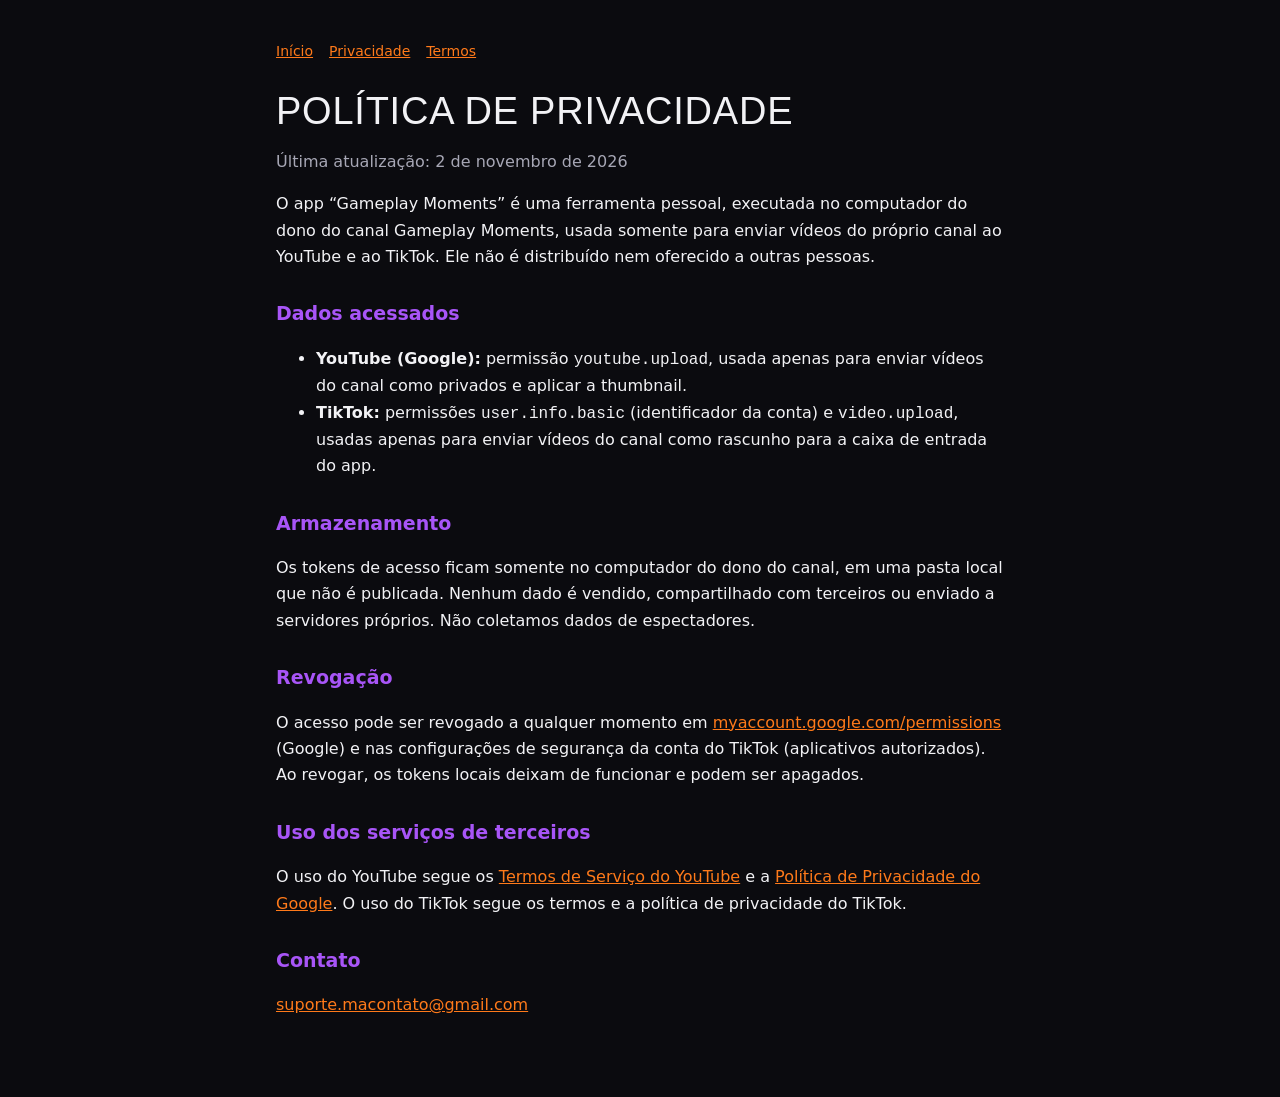
==== privacidade.html @ b703f2d5 "docs: site com termos e privacidade do Gameplay Moments Co-Authored-By: Claude Opus 5.5 <noreply@ant" ====
<!doctype html><html lang="pt-BR"><head><meta charset="utf-8"><meta name="viewport" content="width=device-width,initial-scale=1">
<title>Política de Privacidade · Gameplay Moments</title><link rel="stylesheet" href="style.css"></head><body><main>
<nav><a href="index.html">Início</a><a href="privacidade.html">Privacidade</a><a href="termos.html">Termos</a></nav>
<h1>Política de Privacidade</h1>
<p class="muted">Última atualização: 2 de novembro de 2026</p>
<p>O app “Gameplay Moments” é uma ferramenta pessoal, executada no computador do dono do canal Gameplay Moments, usada somente para enviar vídeos do próprio canal ao YouTube e ao TikTok. Ele não é distribuído nem oferecido a outras pessoas.</p>
<h2>Dados acessados</h2>
<ul>
<li><b>YouTube (Google):</b> permissão <code>youtube.upload</code>, usada apenas para enviar vídeos do canal como privados e aplicar a thumbnail.</li>
<li><b>TikTok:</b> permissões <code>user.info.basic</code> (identificador da conta) e <code>video.upload</code>, usadas apenas para enviar vídeos do canal como rascunho para a caixa de entrada do app.</li>
</ul>
<h2>Armazenamento</h2>
<p>Os tokens de acesso ficam somente no computador do dono do canal, em uma pasta local que não é publicada. Nenhum dado é vendido, compartilhado com terceiros ou enviado a servidores próprios. Não coletamos dados de espectadores.</p>
<h2>Revogação</h2>
<p>O acesso pode ser revogado a qualquer momento em <a href="https://myaccount.google.com/permissions">myaccount.google.com/permissions</a> (Google) e nas configurações de segurança da conta do TikTok (aplicativos autorizados). Ao revogar, os tokens locais deixam de funcionar e podem ser apagados.</p>
<h2>Uso dos serviços de terceiros</h2>
<p>O uso do YouTube segue os <a href="https://www.youtube.com/t/terms">Termos de Serviço do YouTube</a> e a <a href="https://policies.google.com/privacy">Política de Privacidade do Google</a>. O uso do TikTok segue os termos e a política de privacidade do TikTok.</p>
<h2>Contato</h2>
<p><a href="mailto:suporte.macontato@gmail.com">suporte.macontato@gmail.com</a></p>
</main></body></html>
---- style.css ----
:root{--ink:#0b0b0f;--text:#f2f2f5;--muted:#a7a7b5;--purple:#a855f7;--orange:#ff7a1a;color-scheme:dark}
*{box-sizing:border-box}body{margin:0;background:var(--ink);color:var(--text);font:16px/1.65 system-ui,"Segoe UI",Roboto,sans-serif}
main{max-width:760px;margin:0 auto;padding:40px 16px 64px}
h1{font-family:Impact,"Arial Narrow Bold",sans-serif;font-weight:400;text-transform:uppercase;letter-spacing:.02em;font-size:38px;line-height:1.1;margin:0 0 6px}
h2{font-size:19px;margin:28px 0 8px;color:var(--purple)}a{color:var(--orange)}.muted{color:var(--muted)}
nav{display:flex;gap:16px;margin-bottom:28px;font-size:14px}
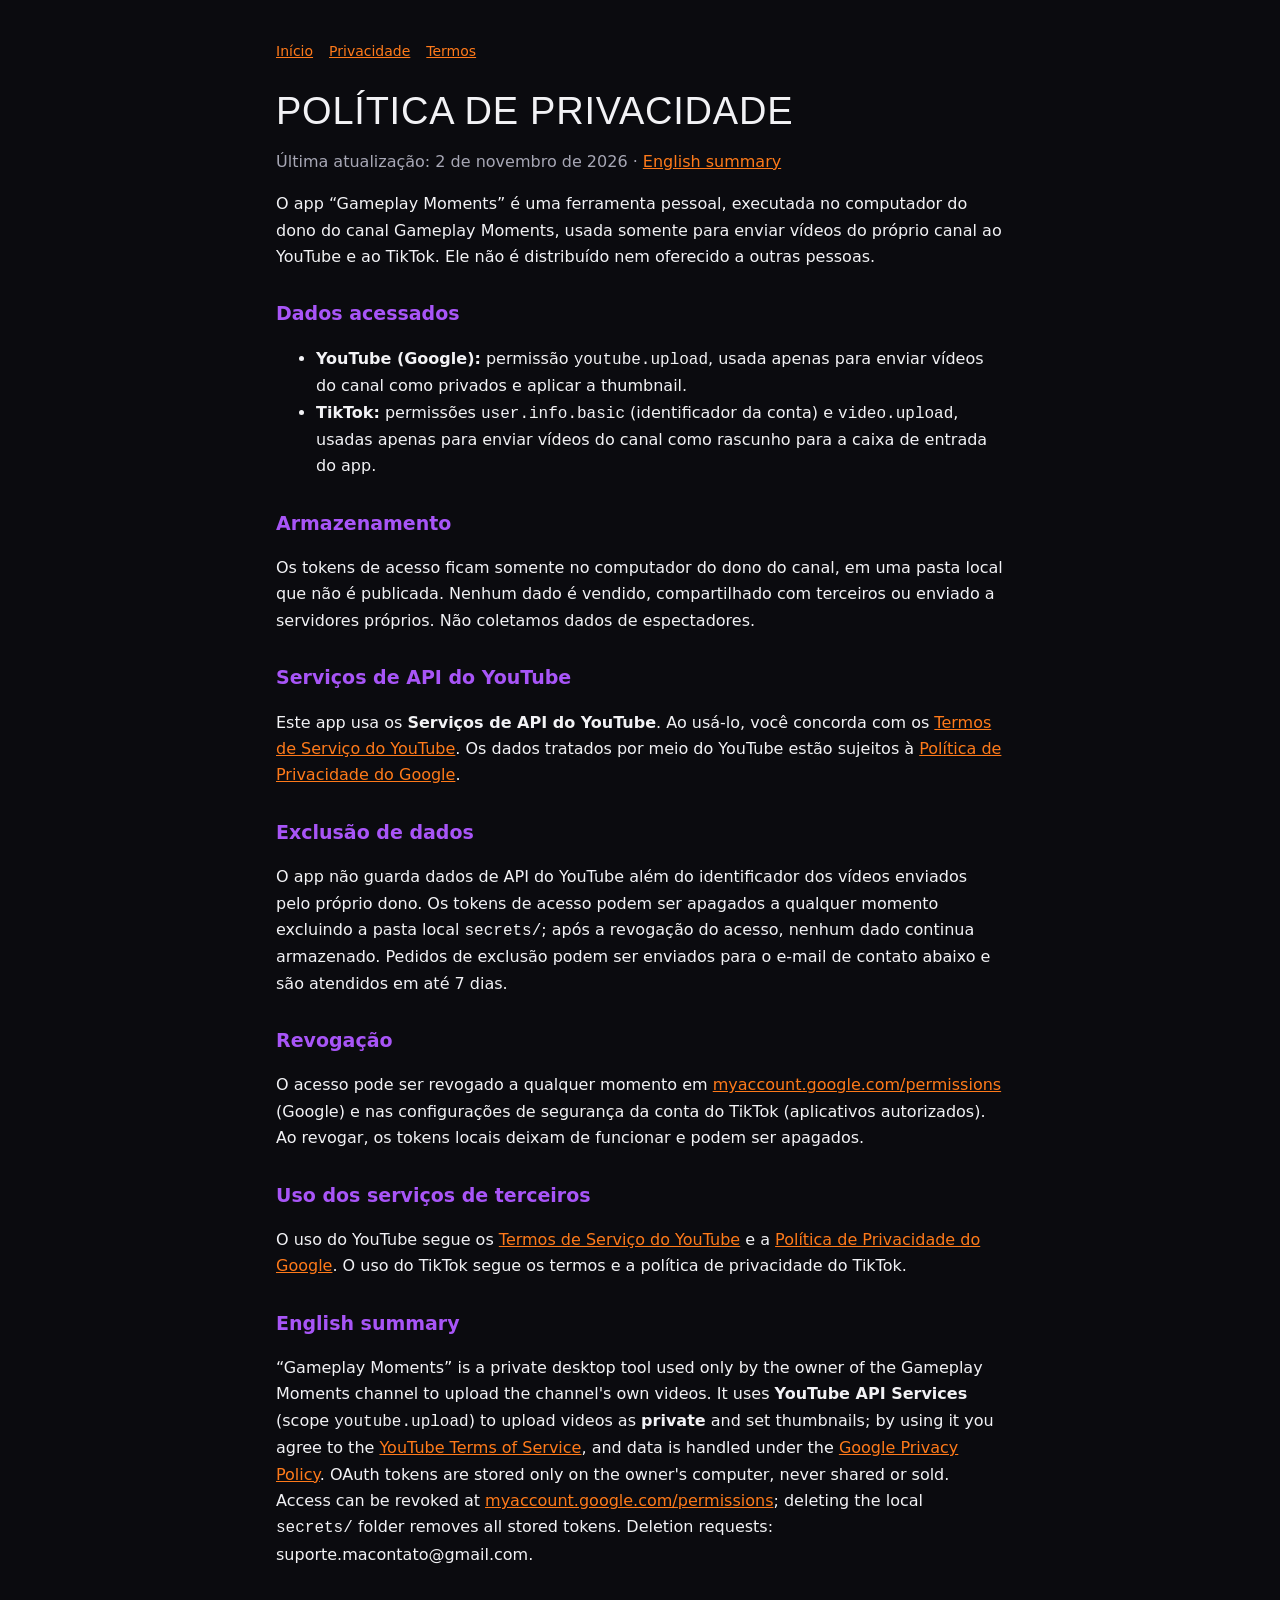
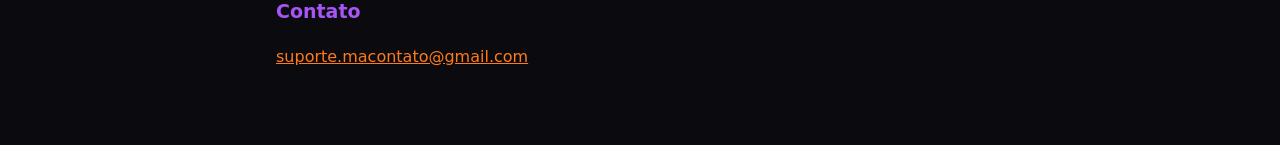
==== commit fe104ba7: "docs: exclusão de dados, Serviços de API do YouTube e diagramas da auditoria Co-Authored-By: Claude " ====
--- a/privacidade.html
+++ b/privacidade.html
@@ -2,7 +2,7 @@
 <title>Política de Privacidade · Gameplay Moments</title><link rel="stylesheet" href="style.css"></head><body><main>
 <nav><a href="index.html">Início</a><a href="privacidade.html">Privacidade</a><a href="termos.html">Termos</a></nav>
 <h1>Política de Privacidade</h1>
-<p class="muted">Última atualização: 2 de novembro de 2026</p>
+<p class="muted">Última atualização: 2 de novembro de 2026 · <a href="#en">English summary</a></p>
 <p>O app “Gameplay Moments” é uma ferramenta pessoal, executada no computador do dono do canal Gameplay Moments, usada somente para enviar vídeos do próprio canal ao YouTube e ao TikTok. Ele não é distribuído nem oferecido a outras pessoas.</p>
 <h2>Dados acessados</h2>
 <ul>
@@ -11,10 +11,16 @@
 </ul>
 <h2>Armazenamento</h2>
 <p>Os tokens de acesso ficam somente no computador do dono do canal, em uma pasta local que não é publicada. Nenhum dado é vendido, compartilhado com terceiros ou enviado a servidores próprios. Não coletamos dados de espectadores.</p>
+<h2>Serviços de API do YouTube</h2>
+<p>Este app usa os <b>Serviços de API do YouTube</b>. Ao usá-lo, você concorda com os <a href="https://www.youtube.com/t/terms">Termos de Serviço do YouTube</a>. Os dados tratados por meio do YouTube estão sujeitos à <a href="https://policies.google.com/privacy">Política de Privacidade do Google</a>.</p>
+<h2>Exclusão de dados</h2>
+<p>O app não guarda dados de API do YouTube além do identificador dos vídeos enviados pelo próprio dono. Os tokens de acesso podem ser apagados a qualquer momento excluindo a pasta local <code>secrets/</code>; após a revogação do acesso, nenhum dado continua armazenado. Pedidos de exclusão podem ser enviados para o e-mail de contato abaixo e são atendidos em até 7 dias.</p>
 <h2>Revogação</h2>
 <p>O acesso pode ser revogado a qualquer momento em <a href="https://myaccount.google.com/permissions">myaccount.google.com/permissions</a> (Google) e nas configurações de segurança da conta do TikTok (aplicativos autorizados). Ao revogar, os tokens locais deixam de funcionar e podem ser apagados.</p>
 <h2>Uso dos serviços de terceiros</h2>
 <p>O uso do YouTube segue os <a href="https://www.youtube.com/t/terms">Termos de Serviço do YouTube</a> e a <a href="https://policies.google.com/privacy">Política de Privacidade do Google</a>. O uso do TikTok segue os termos e a política de privacidade do TikTok.</p>
+<h2 id="en">English summary</h2>
+<p>“Gameplay Moments” is a private desktop tool used only by the owner of the Gameplay Moments channel to upload the channel's own videos. It uses <b>YouTube API Services</b> (scope <code>youtube.upload</code>) to upload videos as <b>private</b> and set thumbnails; by using it you agree to the <a href="https://www.youtube.com/t/terms">YouTube Terms of Service</a>, and data is handled under the <a href="https://policies.google.com/privacy">Google Privacy Policy</a>. OAuth tokens are stored only on the owner's computer, never shared or sold. Access can be revoked at <a href="https://myaccount.google.com/permissions">myaccount.google.com/permissions</a>; deleting the local <code>secrets/</code> folder removes all stored tokens. Deletion requests: suporte.macontato@gmail.com.</p>
 <h2>Contato</h2>
 <p><a href="mailto:suporte.macontato@gmail.com">suporte.macontato@gmail.com</a></p>
 </main></body></html>
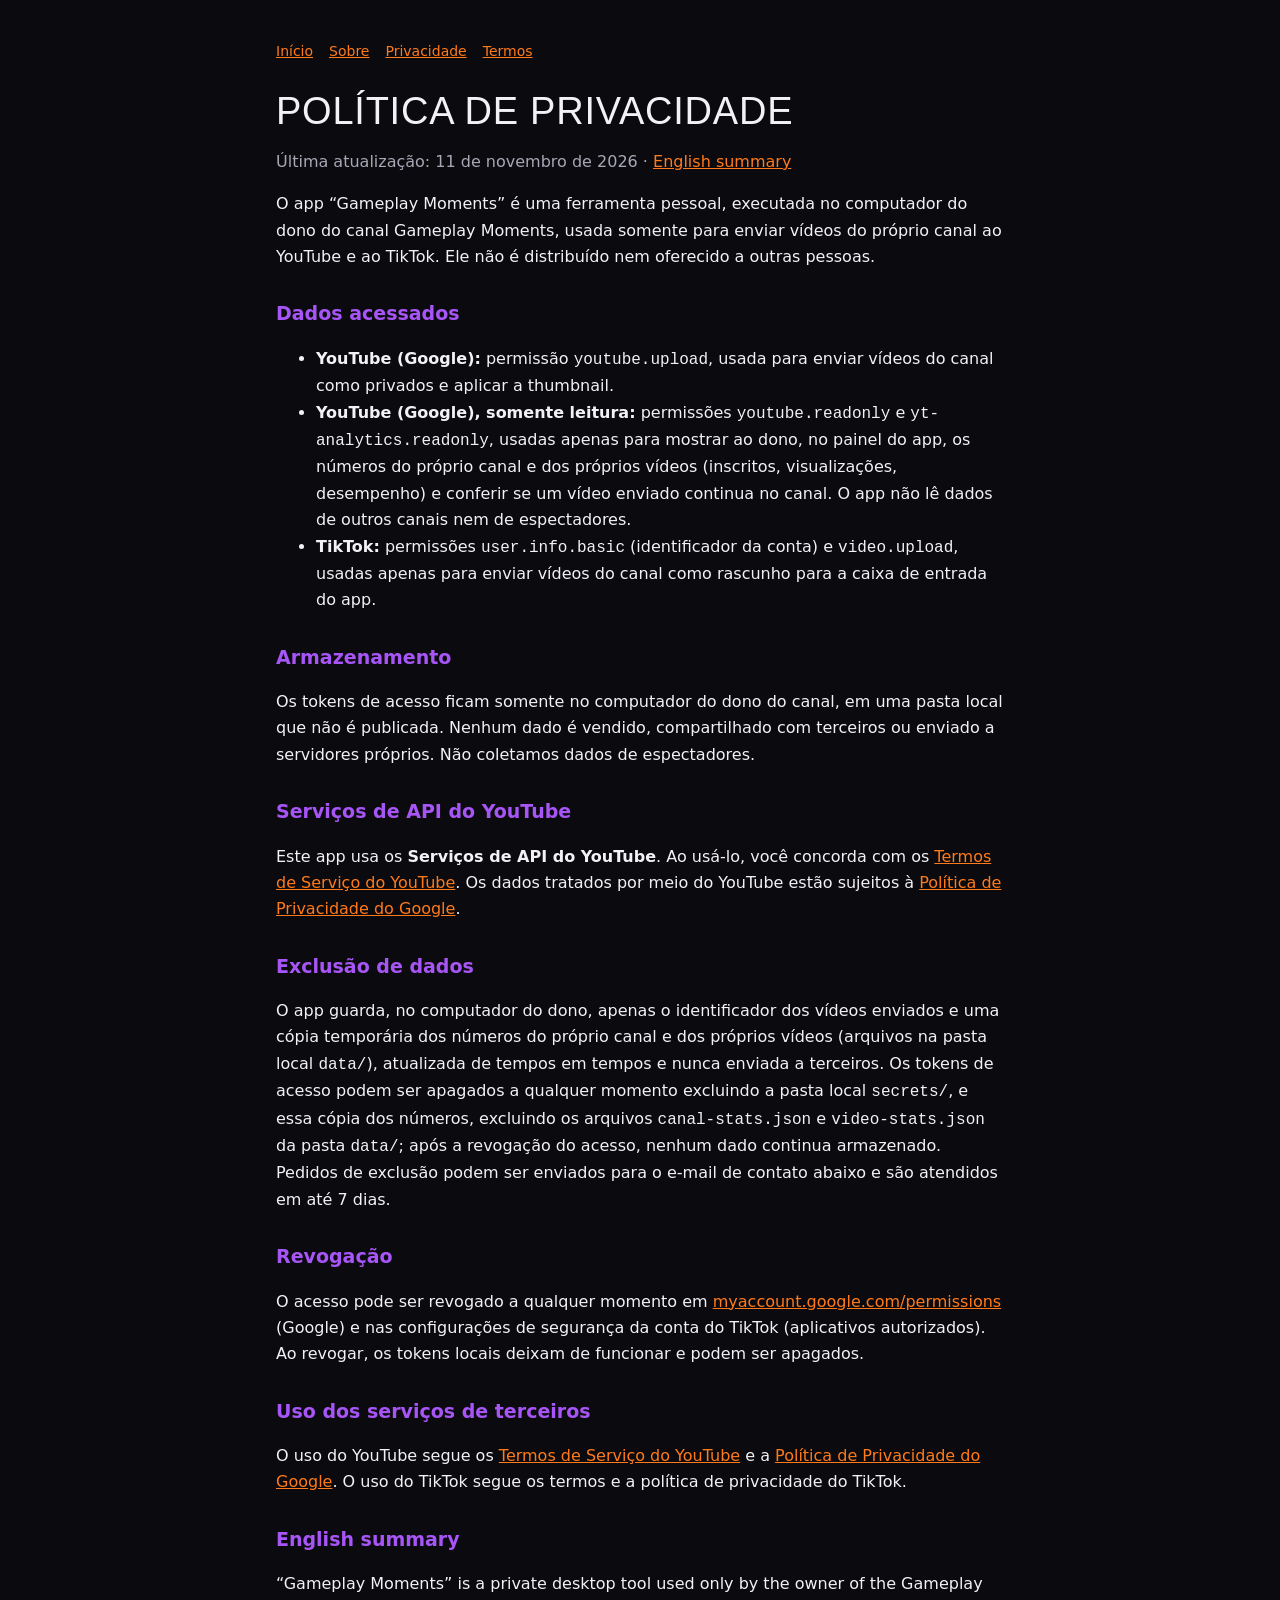
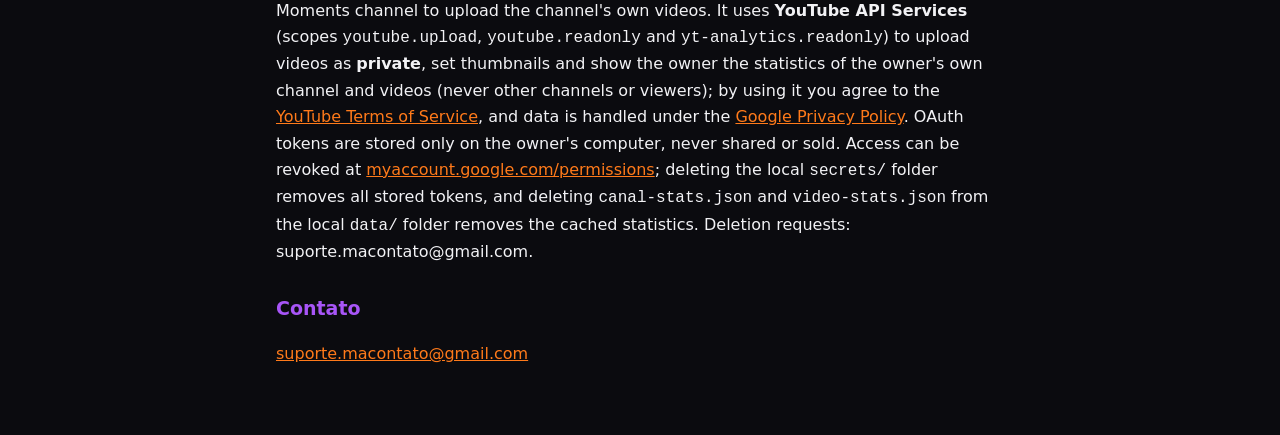
==== commit cd795a9f: "docs(site): favicon do app, página Sobre e início completo Atende a recusa do TikTok (ícone igual no" ====
--- a/privacidade.html
+++ b/privacidade.html
@@ -1,12 +1,13 @@
 <!doctype html><html lang="pt-BR"><head><meta charset="utf-8"><meta name="viewport" content="width=device-width,initial-scale=1">
-<title>Política de Privacidade · Gameplay Moments</title><link rel="stylesheet" href="style.css"></head><body><main>
-<nav><a href="index.html">Início</a><a href="privacidade.html">Privacidade</a><a href="termos.html">Termos</a></nav>
+<title>Política de Privacidade · Gameplay Moments</title><link rel="icon" href="favicon.ico" sizes="any"><link rel="icon" type="image/png" href="icone.png"><link rel="apple-touch-icon" href="apple-touch-icon.png"><link rel="stylesheet" href="style.css"></head><body><main>
+<nav><a href="index.html">Início</a><a href="sobre.html">Sobre</a><a href="privacidade.html">Privacidade</a><a href="termos.html">Termos</a></nav>
 <h1>Política de Privacidade</h1>
-<p class="muted">Última atualização: 2 de novembro de 2026 · <a href="#en">English summary</a></p>
+<p class="muted">Última atualização: 11 de novembro de 2026 · <a href="#en">English summary</a></p>
 <p>O app “Gameplay Moments” é uma ferramenta pessoal, executada no computador do dono do canal Gameplay Moments, usada somente para enviar vídeos do próprio canal ao YouTube e ao TikTok. Ele não é distribuído nem oferecido a outras pessoas.</p>
 <h2>Dados acessados</h2>
 <ul>
-<li><b>YouTube (Google):</b> permissão <code>youtube.upload</code>, usada apenas para enviar vídeos do canal como privados e aplicar a thumbnail.</li>
+<li><b>YouTube (Google):</b> permissão <code>youtube.upload</code>, usada para enviar vídeos do canal como privados e aplicar a thumbnail.</li>
+<li><b>YouTube (Google), somente leitura:</b> permissões <code>youtube.readonly</code> e <code>yt-analytics.readonly</code>, usadas apenas para mostrar ao dono, no painel do app, os números do próprio canal e dos próprios vídeos (inscritos, visualizações, desempenho) e conferir se um vídeo enviado continua no canal. O app não lê dados de outros canais nem de espectadores.</li>
 <li><b>TikTok:</b> permissões <code>user.info.basic</code> (identificador da conta) e <code>video.upload</code>, usadas apenas para enviar vídeos do canal como rascunho para a caixa de entrada do app.</li>
 </ul>
 <h2>Armazenamento</h2>
@@ -14,13 +15,13 @@
 <h2>Serviços de API do YouTube</h2>
 <p>Este app usa os <b>Serviços de API do YouTube</b>. Ao usá-lo, você concorda com os <a href="https://www.youtube.com/t/terms">Termos de Serviço do YouTube</a>. Os dados tratados por meio do YouTube estão sujeitos à <a href="https://policies.google.com/privacy">Política de Privacidade do Google</a>.</p>
 <h2>Exclusão de dados</h2>
-<p>O app não guarda dados de API do YouTube além do identificador dos vídeos enviados pelo próprio dono. Os tokens de acesso podem ser apagados a qualquer momento excluindo a pasta local <code>secrets/</code>; após a revogação do acesso, nenhum dado continua armazenado. Pedidos de exclusão podem ser enviados para o e-mail de contato abaixo e são atendidos em até 7 dias.</p>
+<p>O app guarda, no computador do dono, apenas o identificador dos vídeos enviados e uma cópia temporária dos números do próprio canal e dos próprios vídeos (arquivos na pasta local <code>data/</code>), atualizada de tempos em tempos e nunca enviada a terceiros. Os tokens de acesso podem ser apagados a qualquer momento excluindo a pasta local <code>secrets/</code>, e essa cópia dos números, excluindo os arquivos <code>canal-stats.json</code> e <code>video-stats.json</code> da pasta <code>data/</code>; após a revogação do acesso, nenhum dado continua armazenado. Pedidos de exclusão podem ser enviados para o e-mail de contato abaixo e são atendidos em até 7 dias.</p>
 <h2>Revogação</h2>
 <p>O acesso pode ser revogado a qualquer momento em <a href="https://myaccount.google.com/permissions">myaccount.google.com/permissions</a> (Google) e nas configurações de segurança da conta do TikTok (aplicativos autorizados). Ao revogar, os tokens locais deixam de funcionar e podem ser apagados.</p>
 <h2>Uso dos serviços de terceiros</h2>
 <p>O uso do YouTube segue os <a href="https://www.youtube.com/t/terms">Termos de Serviço do YouTube</a> e a <a href="https://policies.google.com/privacy">Política de Privacidade do Google</a>. O uso do TikTok segue os termos e a política de privacidade do TikTok.</p>
 <h2 id="en">English summary</h2>
-<p>“Gameplay Moments” is a private desktop tool used only by the owner of the Gameplay Moments channel to upload the channel's own videos. It uses <b>YouTube API Services</b> (scope <code>youtube.upload</code>) to upload videos as <b>private</b> and set thumbnails; by using it you agree to the <a href="https://www.youtube.com/t/terms">YouTube Terms of Service</a>, and data is handled under the <a href="https://policies.google.com/privacy">Google Privacy Policy</a>. OAuth tokens are stored only on the owner's computer, never shared or sold. Access can be revoked at <a href="https://myaccount.google.com/permissions">myaccount.google.com/permissions</a>; deleting the local <code>secrets/</code> folder removes all stored tokens. Deletion requests: suporte.macontato@gmail.com.</p>
+<p>“Gameplay Moments” is a private desktop tool used only by the owner of the Gameplay Moments channel to upload the channel's own videos. It uses <b>YouTube API Services</b> (scopes <code>youtube.upload</code>, <code>youtube.readonly</code> and <code>yt-analytics.readonly</code>) to upload videos as <b>private</b>, set thumbnails and show the owner the statistics of the owner's own channel and videos (never other channels or viewers); by using it you agree to the <a href="https://www.youtube.com/t/terms">YouTube Terms of Service</a>, and data is handled under the <a href="https://policies.google.com/privacy">Google Privacy Policy</a>. OAuth tokens are stored only on the owner's computer, never shared or sold. Access can be revoked at <a href="https://myaccount.google.com/permissions">myaccount.google.com/permissions</a>; deleting the local <code>secrets/</code> folder removes all stored tokens, and deleting <code>canal-stats.json</code> and <code>video-stats.json</code> from the local <code>data/</code> folder removes the cached statistics. Deletion requests: suporte.macontato@gmail.com.</p>
 <h2>Contato</h2>
 <p><a href="mailto:suporte.macontato@gmail.com">suporte.macontato@gmail.com</a></p>
 </main></body></html>
